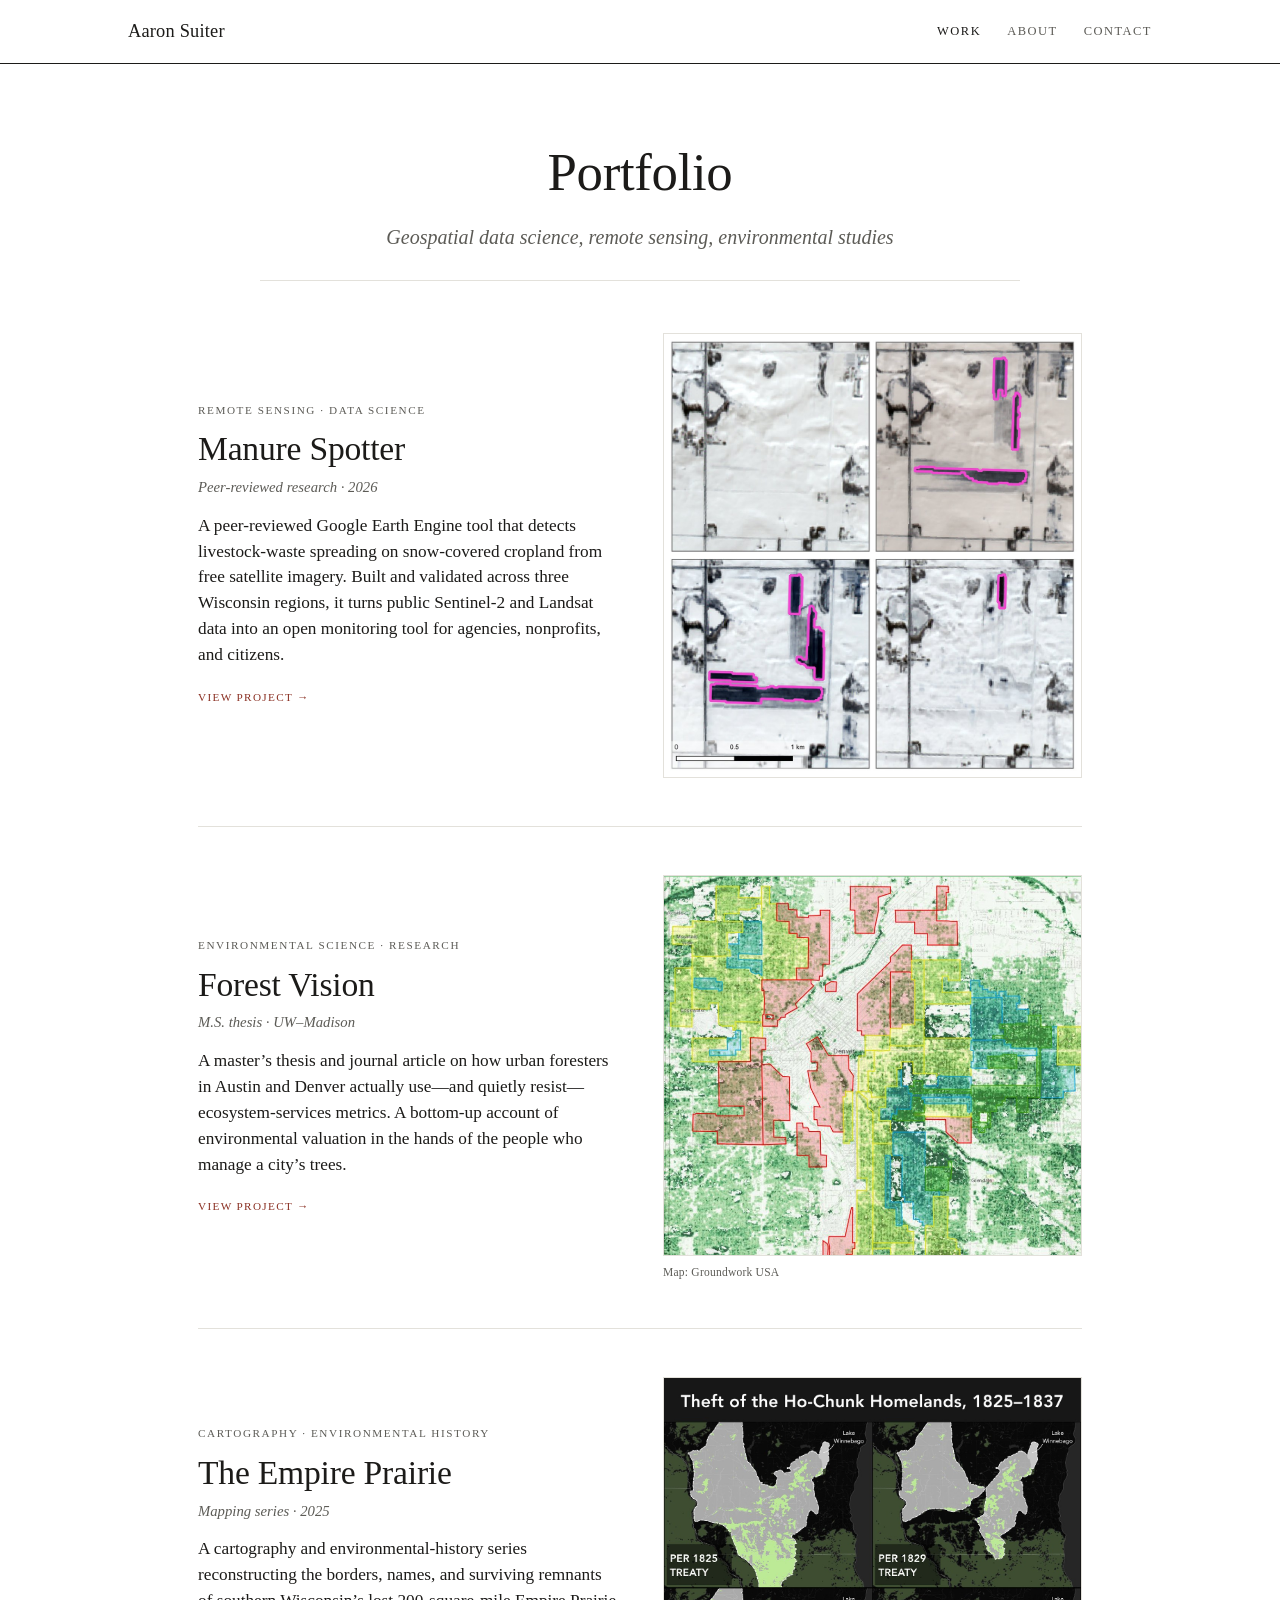
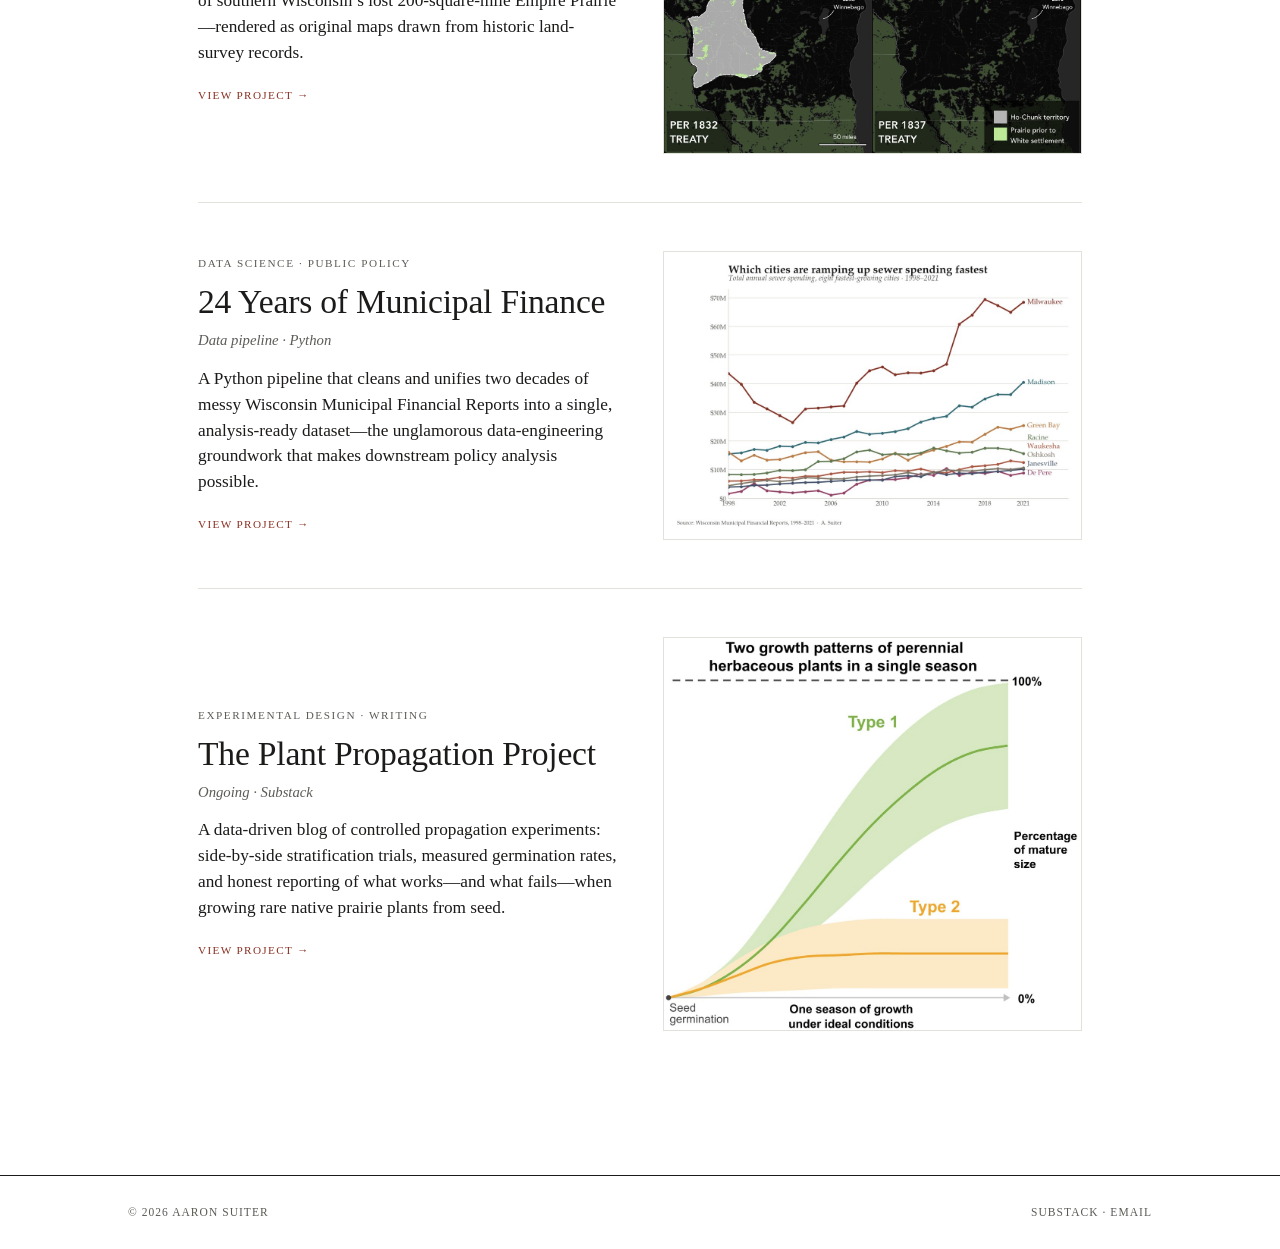
==== index.html @ c7a47996 "Add files via upload" ====
<!DOCTYPE html>
<html lang="en">
<head>
<meta charset="utf-8">
<meta name="viewport" content="width=device-width, initial-scale=1">
<title>Aaron Suiter — Environmental Science, Data & Cartography</title>
<meta name="description" content="Portfolio of Aaron Suiter: remote sensing, environmental science, data science, cartography, and writing on native plants and prairies.">
<link rel="stylesheet" href="style.css">
</head>
<body>

<header class="site-header">
  <nav class="nav">
    <div class="brand"><a href="index.html">Aaron Suiter</a></div>
    <ul class="nav-links">
      <li><a href="index.html" class="active">Work</a></li>
      <li><a href="about.html">About</a></li>
      <li><a href="contact.html">Contact</a></li>
    </ul>
  </nav>
</header>

<section class="hero">
  <h1>Portfolio</h1>
  <p class="lede">Geospatial data science, remote sensing, environmental studies</p>
</section>

<main class="worklist">

  <article class="work">
    <div class="work-text">
    <p class="work-index">Remote Sensing · Data Science</p>
    <h2><a href="manure-spotter.html">Manure Spotter</a></h2>
    <p class="work-meta">Peer-reviewed research · 2026</p>
    <p class="work-desc">A peer-reviewed Google Earth Engine tool that detects livestock-waste spreading on snow-covered cropland from free satellite imagery. Built and validated across three Wisconsin regions, it turns public Sentinel-2 and Landsat data into an open monitoring tool for agencies, nonprofits, and citizens.</p>
    <a class="view" href="manure-spotter.html">View project</a>
    </div>
    <a class="work-figure" href="manure-spotter.html"><img src="assets/manure-thumb.jpg" alt="Satellite panels showing manure spreads outlined on snow-covered fields"></a>
  </article>

  <article class="work">
    <div class="work-text">
    <p class="work-index">Environmental Science · Research</p>
    <h2><a href="forest-vision.html">Forest Vision</a></h2>
    <p class="work-meta">M.S. thesis · UW–Madison</p>
    <p class="work-desc">A master’s thesis and journal article on how urban foresters in Austin and Denver actually use—and quietly resist—ecosystem-services metrics. A bottom-up account of environmental valuation in the hands of the people who manage a city’s trees.</p>
    <a class="view" href="forest-vision.html">View project</a>
    </div>
    <div class="work-media"><a class="work-figure" href="forest-vision.html"><img src="assets/forestvision-thumb.jpg" alt="Tree-canopy and equity map of Denver"></a><span class="work-credit">Map: Groundwork USA</span></div>
  </article>

  <article class="work">
    <div class="work-text">
    <p class="work-index">Cartography · Environmental History</p>
    <h2><a href="empire-prairie.html">The Empire Prairie</a></h2>
    <p class="work-meta">Mapping series · 2025</p>
    <p class="work-desc">A cartography and environmental-history series reconstructing the borders, names, and surviving remnants of southern Wisconsin’s lost 200-square-mile Empire Prairie—rendered as original maps drawn from historic land-survey records.</p>
    <a class="view" href="empire-prairie.html">View project</a>
    </div>
    <a class="work-figure" href="empire-prairie.html"><img src="assets/empire-thumb.jpg" alt="Maps of Ho-Chunk homelands and prairie loss, 1825–1837"></a>
  </article>

  <article class="work">
    <div class="work-text">
    <p class="work-index">Data Science · Public Policy</p>
    <h2><a href="wisconsin-policy-forum.html">24 Years of Municipal Finance</a></h2>
    <p class="work-meta">Data pipeline · Python</p>
    <p class="work-desc">A Python pipeline that cleans and unifies two decades of messy Wisconsin Municipal Financial Reports into a single, analysis-ready dataset—the unglamorous data-engineering groundwork that makes downstream policy analysis possible.</p>
    <a class="view" href="wisconsin-policy-forum.html">View project</a>
    </div>
    <a class="work-figure" href="wisconsin-policy-forum.html"><img src="assets/wpf-thumb.jpg" alt="Line chart of sewer spending for the fastest-growing Wisconsin cities, 1998–2021"></a>
  </article>

  <article class="work">
    <div class="work-text">
    <p class="work-index">Experimental Design · Writing</p>
    <h2><a href="plant-propagation.html">The Plant Propagation Project</a></h2>
    <p class="work-meta">Ongoing · Substack</p>
    <p class="work-desc">A data-driven blog of controlled propagation experiments: side-by-side stratification trials, measured germination rates, and honest reporting of what works—and what fails—when growing rare native prairie plants from seed.</p>
    <a class="view" href="plant-propagation.html">View project</a>
    </div>
    <a class="work-figure" href="plant-propagation.html"><img src="assets/propagation-thumb.jpg" alt="Chart comparing two growth patterns of perennial plants in one season"></a>
  </article>

</main>

<footer class="site-footer">
  <div class="footer-inner">
    <span>© 2026 Aaron Suiter</span>
    <span>
      <a href="https://plantpropagationproject.substack.com/">Substack</a> ·
      <a href="mailto:aks1292@gmail.com">Email</a>
    </span>
  </div>
</footer>

</body>
</html>
---- style.css ----
/* ===========================================================
   Theme: "Editorial / Field Notes"  (Butterick-tuned)
   Charter typeface, ~145% leading, a 60–70 char measure,
   ragged-right, letterspaced small caps. Drop-in for style.css.
   Set colors via the :root palette only.
   =========================================================== */

:root {
  --ink:#1c1b19; --green:#8a2f22; --green-dk:#6f251b; --gold:#8a2f22; --gold-dk:#6f251b;
  --cream:#ffffff; --card:#ffffff; --muted:#5c5b56; --line:#e3e1db;
  --shadow:none; --shadow-hi:none; --maxw:1080px; --radius:0;
}
*{box-sizing:border-box}
html{scroll-behavior:smooth}
body{
  margin:0;
  font-family:"Charter","Iowan Old Style","Palatino Linotype","Palatino",Georgia,serif;
  font-size:1.0625rem; line-height:1.45; color:var(--ink); background:var(--cream);
  font-feature-settings:"kern","liga","onum","pnum";
  text-rendering:optimizeLegibility; -webkit-font-smoothing:antialiased;
  hanging-punctuation:first allow-end last;
}
img{max-width:100%;display:block}
a{color:var(--gold);text-decoration:none}
a:hover{color:var(--gold-dk);text-decoration:underline;text-underline-offset:2px}

.site-header{border-bottom:1px solid var(--ink)}
.nav{max-width:var(--maxw);margin:0 auto;display:flex;align-items:center;justify-content:space-between;padding:18px 28px}
.brand{font-size:1.15rem;letter-spacing:.01em;font-weight:400}
.brand a{color:var(--ink)}.brand span{color:var(--gold)}
.nav-links{display:flex;gap:26px;list-style:none;margin:0;padding:0;font-size:.78rem;text-transform:uppercase;letter-spacing:.12em}
.nav-links a{color:var(--muted);font-weight:400}.nav-links a:hover,.nav-links a.active{color:var(--ink);text-decoration:none}

.hero{max-width:760px;margin:0 auto;padding:78px 28px 28px;text-align:center;border-bottom:1px solid var(--line)}
.hero .kicker{text-transform:uppercase;letter-spacing:.16em;font-size:.72rem;color:var(--muted);font-weight:400;margin:0 0 22px}
.hero h1{font-size:clamp(2.1rem,5vw,3.3rem);line-height:1.14;margin:0 0 20px;font-weight:400;letter-spacing:-.006em}
.hero .lede{font-size:1.25rem;line-height:1.5;color:var(--muted);max-width:34em;margin:0 auto;font-style:italic}

.grid-wrap{max-width:var(--maxw);margin:0 auto;padding:46px 28px 90px}
.grid{display:grid;gap:52px 42px;grid-template-columns:repeat(auto-fill,minmax(290px,1fr))}
.card{background:none;border:none;border-top:1px solid var(--ink);border-radius:0;overflow:visible;box-shadow:none;display:flex;flex-direction:column;padding-top:20px;transition:none}
.card:hover{transform:none}
.card a.thumb{display:block;overflow:hidden;aspect-ratio:3/2;margin-bottom:18px}
.card a.thumb img{width:100%;height:100%;object-fit:cover;filter:saturate(.94);transition:transform .6s ease}
.card:hover a.thumb img{transform:scale(1.03)}
.card-body{padding:0;display:flex;flex-direction:column;gap:9px;flex:1}
.tag{font-size:.68rem;letter-spacing:.12em;text-transform:uppercase;color:var(--muted);font-weight:400}
.tag .dot{margin:0 7px;color:var(--line)}
.card h3{margin:0;font-size:1.5rem;line-height:1.22;font-weight:400}
.card h3 a{color:var(--ink)}.card h3 a:hover{color:var(--gold);text-decoration:none}
.card p{margin:0;color:var(--muted);font-size:1.02rem;line-height:1.45}
.card .more{margin-top:auto;padding-top:12px;font-size:.7rem;text-transform:uppercase;letter-spacing:.12em;color:var(--gold-dk)}
.card .more::after{content:"\00a0\2192"}

/* work list (home): text left, image right */
.worklist{max-width:940px;margin:0 auto;padding:26px 28px 96px}
.work{display:grid;grid-template-columns:1fr 1fr;gap:46px;align-items:center;padding:48px 0;border-top:1px solid var(--line)}
.work:first-child{border-top:none;padding-top:26px}
.work-text{min-width:0}
.work-index{font-size:.7rem;text-transform:uppercase;letter-spacing:.14em;color:var(--muted);margin:0 0 12px}
.work-index .num{color:var(--ink);margin-right:14px}
.work h2{font-size:clamp(1.6rem,3vw,2.1rem);line-height:1.16;margin:0 0 8px;font-weight:400;letter-spacing:-.006em}
.work h2 a{color:var(--ink)}.work h2 a:hover{color:var(--gold);text-decoration:none}
.work-meta{font-size:.92rem;color:var(--muted);font-style:italic;margin:0 0 14px}
.work-desc{font-size:1.08rem;line-height:1.5;margin:0 0 16px}
.work .view{font-size:.7rem;text-transform:uppercase;letter-spacing:.12em;color:var(--gold)}
.work .view::after{content:"\00a0\2192"}
.work-media{min-width:0}
.work-figure{display:block;overflow:hidden;margin:0;border:1px solid var(--line)}
.work-figure img{width:100%;height:auto;display:block;filter:saturate(.94);transition:transform .6s ease}
.work-figure:hover img{transform:scale(1.03)}
.work-credit{display:block;margin-top:8px;font-size:.72rem;color:var(--muted);letter-spacing:.02em}
@media(max-width:720px){
  .work{grid-template-columns:1fr;gap:20px;padding:38px 0}
}

.detail{max-width:640px;margin:0 auto;padding:60px 28px 90px}
.breadcrumb{font-size:.7rem;text-transform:uppercase;letter-spacing:.12em;color:var(--muted);margin:0 0 30px}
.detail h1{font-size:clamp(2rem,4.5vw,2.9rem);line-height:1.16;margin:10px 0 14px;font-weight:400;letter-spacing:-.006em}
.detail .tag{font-size:.68rem}
.detail .meta{color:var(--muted);font-size:.98rem;font-style:italic;margin:0 0 30px;padding-bottom:24px;border-bottom:1px solid var(--line)}
.detail figure{margin:36px 0}
.detail figure img{width:100%;border-radius:0;border:1px solid var(--line);filter:saturate(.94)}
.detail figure.plain img{border:none;filter:none}
.detail figcaption{font-size:.86rem;color:var(--muted);margin-top:10px;text-align:center;font-style:italic}
.detail figcaption .cred{display:block;margin-top:5px;font-size:.85em;font-style:normal;letter-spacing:.02em}
.detail h2{font-size:1.0rem;text-transform:uppercase;letter-spacing:.1em;margin:44px 0 14px;font-weight:400}
.detail p{font-size:1.2rem;line-height:1.5;margin:0 0 20px}
.detail ul{font-size:1.16rem;line-height:1.5;padding-left:1.1em}.detail li{margin-bottom:10px}
.figrow{display:grid;grid-template-columns:1fr 1fr;gap:18px;margin:36px 0}.figrow figure{margin:0}
@media(max-width:640px){.figrow{grid-template-columns:1fr}}
.btns{display:flex;flex-wrap:wrap;gap:14px;margin:32px 0 8px}
.btn{font-size:.7rem;text-transform:uppercase;letter-spacing:.11em;padding:13px 22px;border-radius:0;border:1px solid var(--ink);color:var(--ink);background:none;transition:all .18s ease}
.btn:hover{background:var(--ink);color:var(--cream);text-decoration:none}
.btn.primary{background:var(--ink);color:var(--cream)}.btn.primary:hover{background:var(--gold-dk);border-color:var(--gold-dk)}
.callout{background:none;border:none;border-top:1px solid var(--ink);border-bottom:1px solid var(--ink);padding:20px 0;border-radius:0;margin:32px 0;font-style:italic;font-size:1.12rem;line-height:1.5}
.prose{max-width:640px;margin:0 auto;padding:60px 28px 90px}
.prose h1{font-size:clamp(2rem,4.5vw,2.8rem);margin:0 0 12px;font-weight:400;letter-spacing:-.006em}
.prose p{font-size:1.2rem;line-height:1.5}.prose .lead{font-size:1.32rem;line-height:1.45;color:var(--muted);font-style:italic}
.contact-list{list-style:none;padding:0;font-size:1.16rem}.contact-list li{margin-bottom:18px}
.contact-list .lbl{font-size:.68rem;text-transform:uppercase;letter-spacing:.12em;color:var(--muted);font-weight:400;display:block;margin-bottom:3px}
.site-footer{border-top:1px solid var(--ink);background:none;color:var(--muted);font-size:.72rem;text-transform:uppercase;letter-spacing:.09em}
.footer-inner{max-width:var(--maxw);margin:0 auto;padding:28px;display:flex;flex-wrap:wrap;gap:10px 24px;justify-content:space-between}
.footer-inner a{color:var(--muted)}.footer-inner a:hover{color:var(--ink)}

/* interactive sewer charts */
.viz{margin:52px 0;padding-top:34px;border-top:1px solid var(--line)}
  .viz:first-of-type{border-top:none;padding-top:0}
  .viz h2{margin:0 0 4px}
  .viz .viz-sub{margin:0 0 16px;color:var(--muted);font-style:italic;font-size:1.02rem}
  .chart{width:100%}
  .chart svg{width:100%;height:auto;display:block;overflow:visible}
  .axis text,text.axis{fill:var(--muted);font-size:12px}
  .axis-title{fill:var(--muted);font-size:12px;font-style:italic}
  .gridline{stroke:var(--line);stroke-width:.8}
  .refline{stroke:var(--muted);stroke-width:1;stroke-dasharray:3 3}
  .viz-note{font-size:.86rem;color:var(--muted);margin-top:12px;font-style:italic;line-height:1.45}
  .dot,.cityline,.qmark{cursor:pointer}
  .legend{display:flex;flex-wrap:wrap;gap:6px 20px;margin:0 0 14px}
  .legend .item{display:flex;align-items:center;gap:7px;font-size:.9rem;color:var(--ink);cursor:pointer;user-select:none}
  .legend .item.dim{opacity:.32}
  .legend .sw{width:15px;height:4px;border-radius:0;display:inline-block}
  .toggle{display:inline-flex;border:1px solid var(--ink);margin:0 0 16px}
  .toggle button{font-family:inherit;font-size:.7rem;text-transform:uppercase;letter-spacing:.1em;
    padding:9px 16px;background:none;border:none;color:var(--muted);cursor:pointer;border-right:1px solid var(--line)}
  .toggle button:last-child{border-right:none}
  .toggle button.on{background:var(--ink);color:#fff}
  .tt{position:fixed;pointer-events:none;z-index:50;background:var(--ink);color:#fff;padding:7px 11px;
    font-size:12.5px;line-height:1.4;max-width:230px;opacity:0;transition:opacity .1s ease;box-shadow:0 2px 10px rgba(0,0,0,.18)}
  .tt .accent{color:#e9b9b0}

/* substack post embeds */
.substack-post-embed{margin:22px auto;max-width:100%}
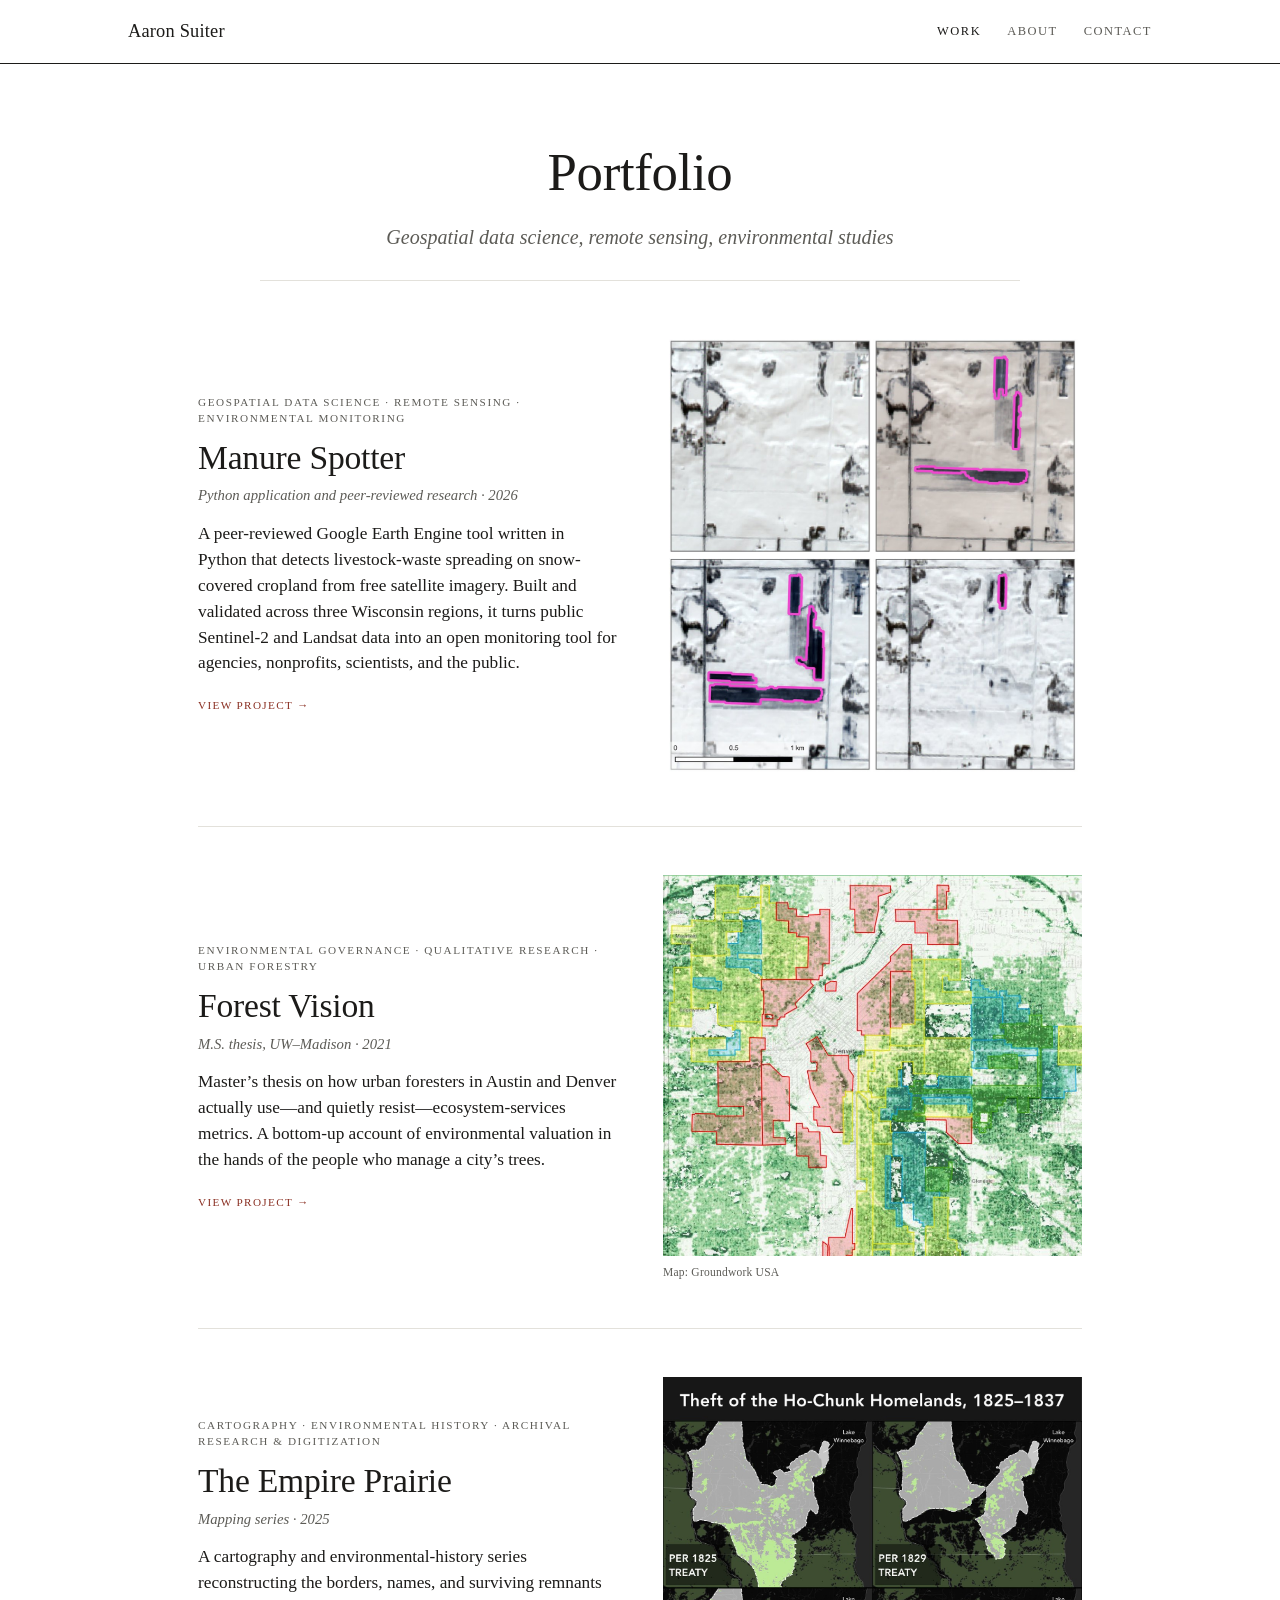
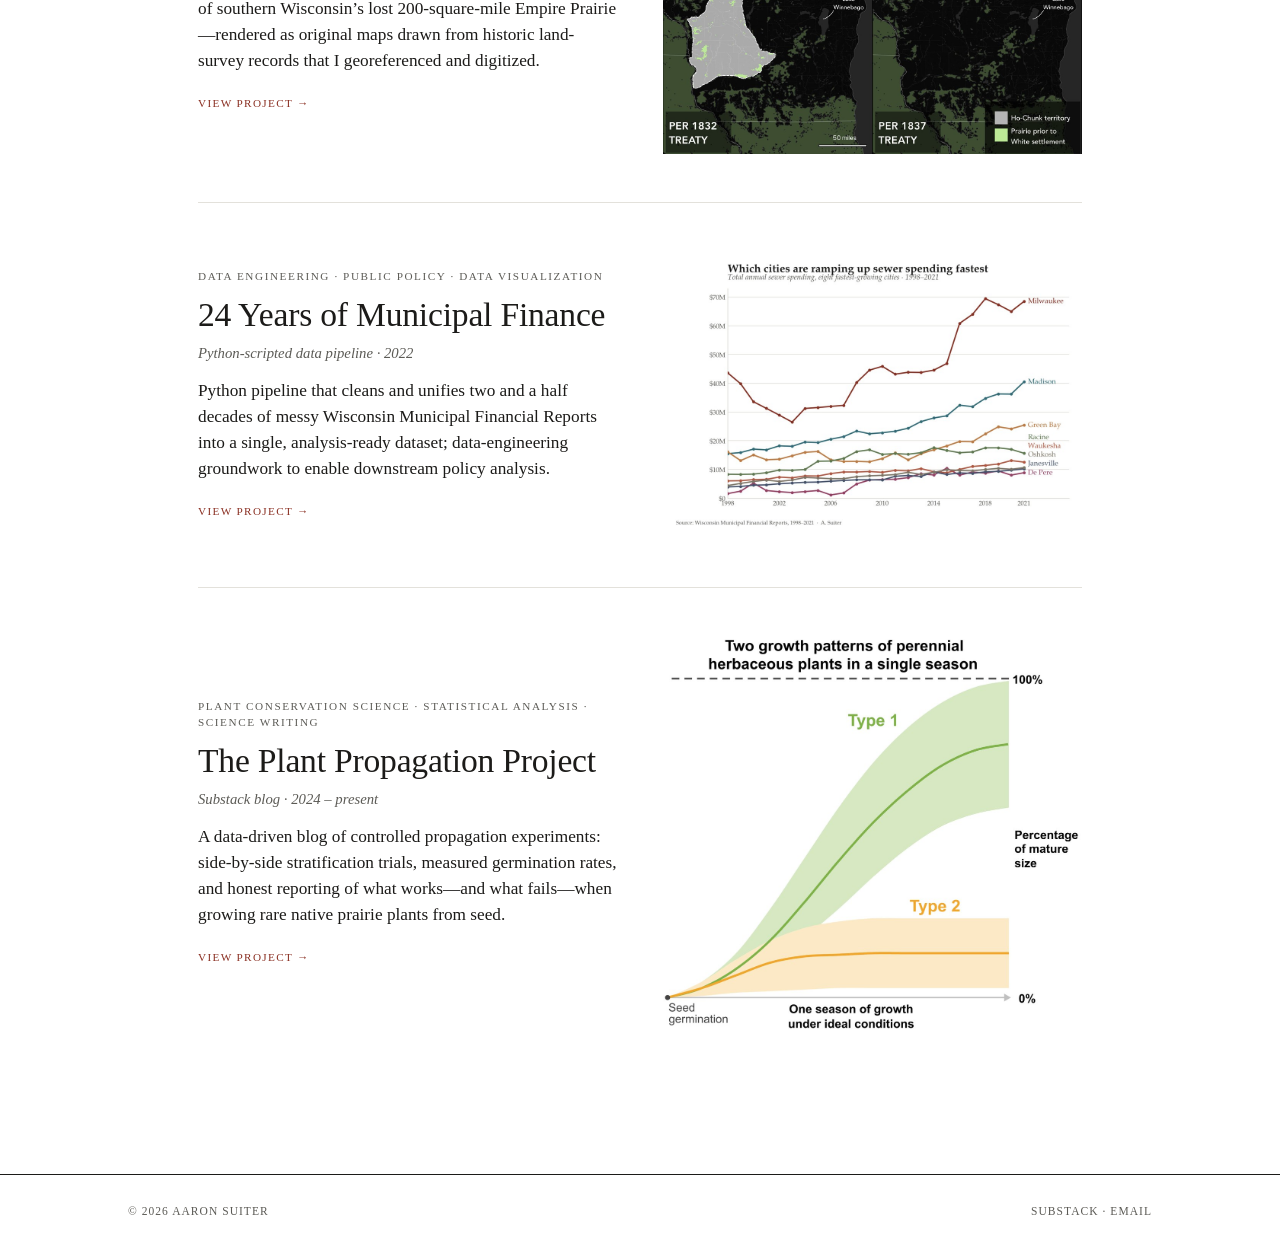
==== commit b2639479: "Add files via upload" ====
--- a/index.html
+++ b/index.html
@@ -29,10 +29,10 @@
 
   <article class="work">
     <div class="work-text">
-    <p class="work-index">Remote Sensing · Data Science</p>
+    <p class="work-index">Geospatial Data Science · Remote Sensing · Environmental Monitoring</p>
     <h2><a href="manure-spotter.html">Manure Spotter</a></h2>
-    <p class="work-meta">Peer-reviewed research · 2026</p>
-    <p class="work-desc">A peer-reviewed Google Earth Engine tool that detects livestock-waste spreading on snow-covered cropland from free satellite imagery. Built and validated across three Wisconsin regions, it turns public Sentinel-2 and Landsat data into an open monitoring tool for agencies, nonprofits, and citizens.</p>
+    <p class="work-meta">Python application and peer-reviewed research · 2026</p>
+    <p class="work-desc">A peer-reviewed Google Earth Engine tool written in Python that detects livestock-waste spreading on snow-covered cropland from free satellite imagery. Built and validated across three Wisconsin regions, it turns public Sentinel-2 and Landsat data into an open monitoring tool for agencies, nonprofits, scientists, and the public.</p>
     <a class="view" href="manure-spotter.html">View project</a>
     </div>
     <a class="work-figure" href="manure-spotter.html"><img src="assets/manure-thumb.jpg" alt="Satellite panels showing manure spreads outlined on snow-covered fields"></a>
@@ -40,10 +40,10 @@
 
   <article class="work">
     <div class="work-text">
-    <p class="work-index">Environmental Science · Research</p>
+    <p class="work-index">Environmental Governance · Qualitative research · Urban forestry</p>
     <h2><a href="forest-vision.html">Forest Vision</a></h2>
-    <p class="work-meta">M.S. thesis · UW–Madison</p>
-    <p class="work-desc">A master’s thesis and journal article on how urban foresters in Austin and Denver actually use—and quietly resist—ecosystem-services metrics. A bottom-up account of environmental valuation in the hands of the people who manage a city’s trees.</p>
+    <p class="work-meta">M.S. thesis, UW–Madison · 2021</p>
+    <p class="work-desc">Master’s thesis on how urban foresters in Austin and Denver actually use—and quietly resist—ecosystem-services metrics. A bottom-up account of environmental valuation in the hands of the people who manage a city’s trees.</p>
     <a class="view" href="forest-vision.html">View project</a>
     </div>
     <div class="work-media"><a class="work-figure" href="forest-vision.html"><img src="assets/forestvision-thumb.jpg" alt="Tree-canopy and equity map of Denver"></a><span class="work-credit">Map: Groundwork USA</span></div>
@@ -51,10 +51,10 @@
 
   <article class="work">
     <div class="work-text">
-    <p class="work-index">Cartography · Environmental History</p>
+    <p class="work-index">Cartography · Environmental History · Archival Research & Digitization</p>
     <h2><a href="empire-prairie.html">The Empire Prairie</a></h2>
     <p class="work-meta">Mapping series · 2025</p>
-    <p class="work-desc">A cartography and environmental-history series reconstructing the borders, names, and surviving remnants of southern Wisconsin’s lost 200-square-mile Empire Prairie—rendered as original maps drawn from historic land-survey records.</p>
+    <p class="work-desc">A cartography and environmental-history series reconstructing the borders, names, and surviving remnants of southern Wisconsin’s lost 200-square-mile Empire Prairie—rendered as original maps drawn from historic land-survey records that I georeferenced and digitized.</p>
     <a class="view" href="empire-prairie.html">View project</a>
     </div>
     <a class="work-figure" href="empire-prairie.html"><img src="assets/empire-thumb.jpg" alt="Maps of Ho-Chunk homelands and prairie loss, 1825–1837"></a>
@@ -62,10 +62,10 @@
 
   <article class="work">
     <div class="work-text">
-    <p class="work-index">Data Science · Public Policy</p>
+    <p class="work-index">Data Engineering · Public Policy · Data visualization</p>
     <h2><a href="wisconsin-policy-forum.html">24 Years of Municipal Finance</a></h2>
-    <p class="work-meta">Data pipeline · Python</p>
-    <p class="work-desc">A Python pipeline that cleans and unifies two decades of messy Wisconsin Municipal Financial Reports into a single, analysis-ready dataset—the unglamorous data-engineering groundwork that makes downstream policy analysis possible.</p>
+    <p class="work-meta">Python-scripted data pipeline · 2022</p>
+    <p class="work-desc">Python pipeline that cleans and unifies two and a half decades of messy Wisconsin Municipal Financial Reports into a single, analysis-ready dataset; data-engineering groundwork to enable downstream policy analysis.</p>
     <a class="view" href="wisconsin-policy-forum.html">View project</a>
     </div>
     <a class="work-figure" href="wisconsin-policy-forum.html"><img src="assets/wpf-thumb.jpg" alt="Line chart of sewer spending for the fastest-growing Wisconsin cities, 1998–2021"></a>
@@ -73,9 +73,9 @@
 
   <article class="work">
     <div class="work-text">
-    <p class="work-index">Experimental Design · Writing</p>
+    <p class="work-index">Plant conservation science · Statistical analysis · Science Writing</p>
     <h2><a href="plant-propagation.html">The Plant Propagation Project</a></h2>
-    <p class="work-meta">Ongoing · Substack</p>
+    <p class="work-meta">Substack blog · 2024 – present</p>
     <p class="work-desc">A data-driven blog of controlled propagation experiments: side-by-side stratification trials, measured germination rates, and honest reporting of what works—and what fails—when growing rare native prairie plants from seed.</p>
     <a class="view" href="plant-propagation.html">View project</a>
     </div>
@@ -89,7 +89,7 @@
     <span>© 2026 Aaron Suiter</span>
     <span>
       <a href="https://plantpropagationproject.substack.com/">Substack</a> ·
-      <a href="mailto:aks1292@gmail.com">Email</a>
+      <a href="mailto:plantpropagationproject@gmail.com">Email</a>
     </span>
   </div>
 </footer>
--- a/style.css
+++ b/style.css
@@ -66,7 +66,7 @@
 .work .view{font-size:.7rem;text-transform:uppercase;letter-spacing:.12em;color:var(--gold)}
 .work .view::after{content:"\00a0\2192"}
 .work-media{min-width:0}
-.work-figure{display:block;overflow:hidden;margin:0;border:1px solid var(--line)}
+.work-figure{display:block;overflow:hidden;margin:0}
 .work-figure img{width:100%;height:auto;display:block;filter:saturate(.94);transition:transform .6s ease}
 .work-figure:hover img{transform:scale(1.03)}
 .work-credit{display:block;margin-top:8px;font-size:.72rem;color:var(--muted);letter-spacing:.02em}
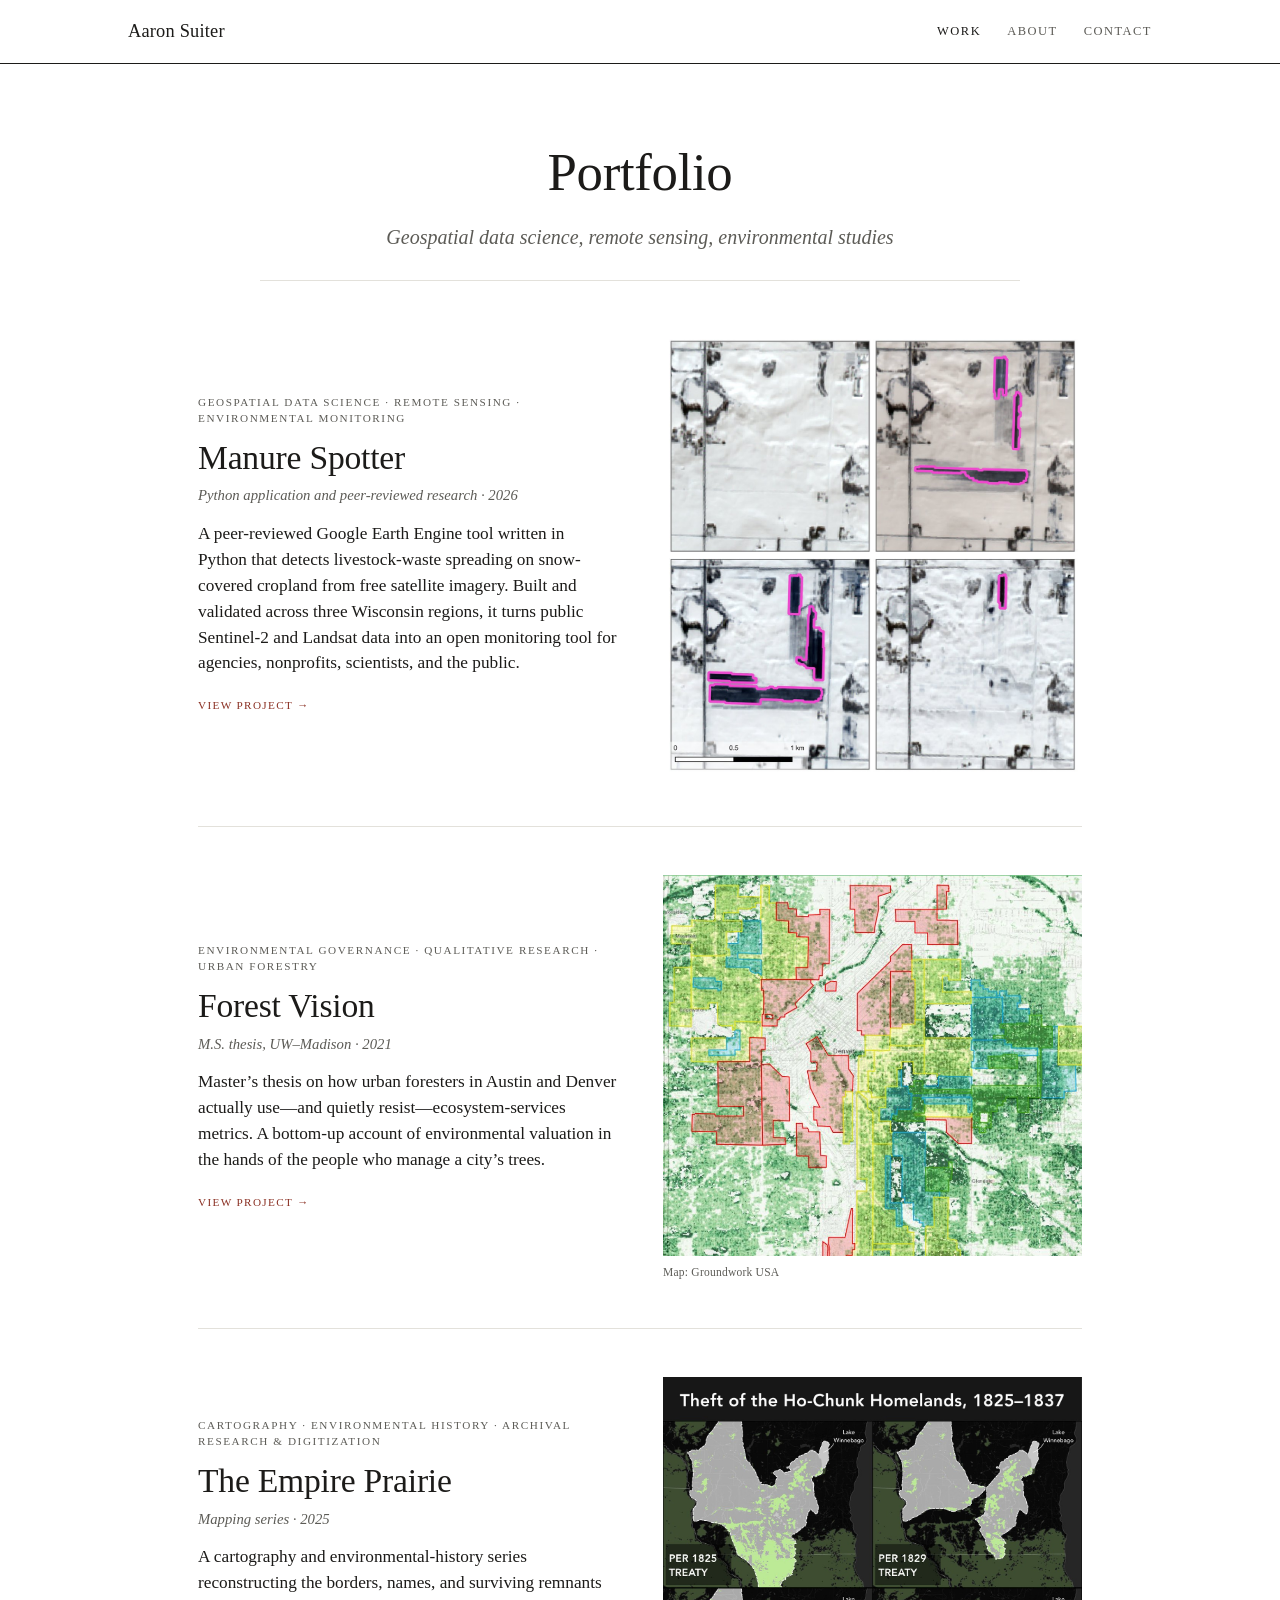
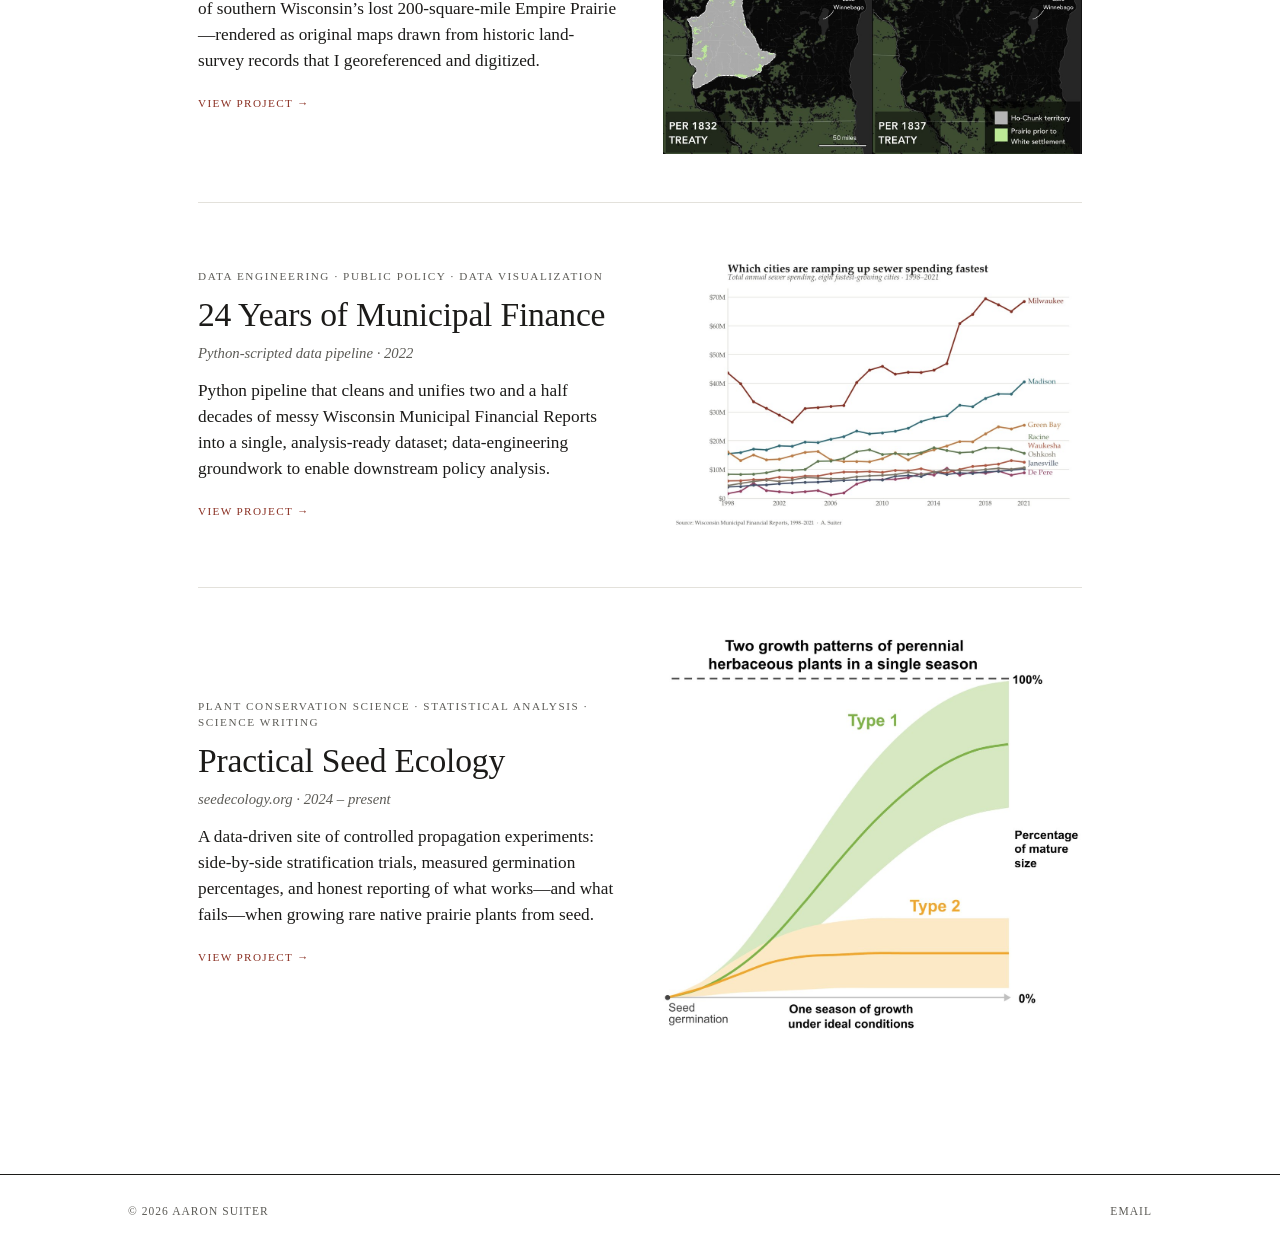
==== commit 64af296b: "Add files via upload Point prairie and propagation projects at seedecology.org" ====
--- a/index.html
+++ b/index.html
@@ -3,7 +3,7 @@
 <head>
 <meta charset="utf-8">
 <meta name="viewport" content="width=device-width, initial-scale=1">
-<title>Aaron Suiter — Environmental Science, Data & Cartography</title>
+<title>Aaron Suiter — Geospatial Data Science, Remote Sensing, Environmental Studies</title>
 <meta name="description" content="Portfolio of Aaron Suiter: remote sensing, environmental science, data science, cartography, and writing on native plants and prairies.">
 <link rel="stylesheet" href="style.css">
 </head>
@@ -74,12 +74,12 @@
   <article class="work">
     <div class="work-text">
     <p class="work-index">Plant conservation science · Statistical analysis · Science Writing</p>
-    <h2><a href="plant-propagation.html">The Plant Propagation Project</a></h2>
-    <p class="work-meta">Substack blog · 2024 – present</p>
-    <p class="work-desc">A data-driven blog of controlled propagation experiments: side-by-side stratification trials, measured germination rates, and honest reporting of what works—and what fails—when growing rare native prairie plants from seed.</p>
-    <a class="view" href="plant-propagation.html">View project</a>
+    <h2><a href="practical-seed-ecology.html">Practical Seed Ecology</a></h2>
+    <p class="work-meta">seedecology.org · 2024 – present</p>
+    <p class="work-desc">A data-driven site of controlled propagation experiments: side-by-side stratification trials, measured germination percentages, and honest reporting of what works—and what fails—when growing rare native prairie plants from seed.</p>
+    <a class="view" href="practical-seed-ecology.html">View project</a>
     </div>
-    <a class="work-figure" href="plant-propagation.html"><img src="assets/propagation-thumb.jpg" alt="Chart comparing two growth patterns of perennial plants in one season"></a>
+    <a class="work-figure" href="practical-seed-ecology.html"><img src="assets/propagation-thumb.jpg" alt="Chart comparing two growth patterns of perennial plants in one season"></a>
   </article>
 
 </main>
@@ -88,7 +88,6 @@
   <div class="footer-inner">
     <span>© 2026 Aaron Suiter</span>
     <span>
-      <a href="https://plantpropagationproject.substack.com/">Substack</a> ·
       <a href="mailto:plantpropagationproject@gmail.com">Email</a>
     </span>
   </div>
--- a/style.css
+++ b/style.css
@@ -99,6 +99,9 @@
 .prose p{font-size:1.2rem;line-height:1.5}.prose .lead{font-size:1.32rem;line-height:1.45;color:var(--muted);font-style:italic}
 .contact-list{list-style:none;padding:0;font-size:1.16rem}.contact-list li{margin-bottom:18px}
 .contact-list .lbl{font-size:.68rem;text-transform:uppercase;letter-spacing:.12em;color:var(--muted);font-weight:400;display:block;margin-bottom:3px}
+.publications{list-style:none;padding:0;margin:0}
+.publications li{margin-bottom:18px;line-height:1.5}
+.publications .pub-meta{display:block;margin-top:3px;color:var(--muted);font-size:.92rem}
 .site-footer{border-top:1px solid var(--ink);background:none;color:var(--muted);font-size:.72rem;text-transform:uppercase;letter-spacing:.09em}
 .footer-inner{max-width:var(--maxw);margin:0 auto;padding:28px;display:flex;flex-wrap:wrap;gap:10px 24px;justify-content:space-between}
 .footer-inner a{color:var(--muted)}.footer-inner a:hover{color:var(--ink)}
